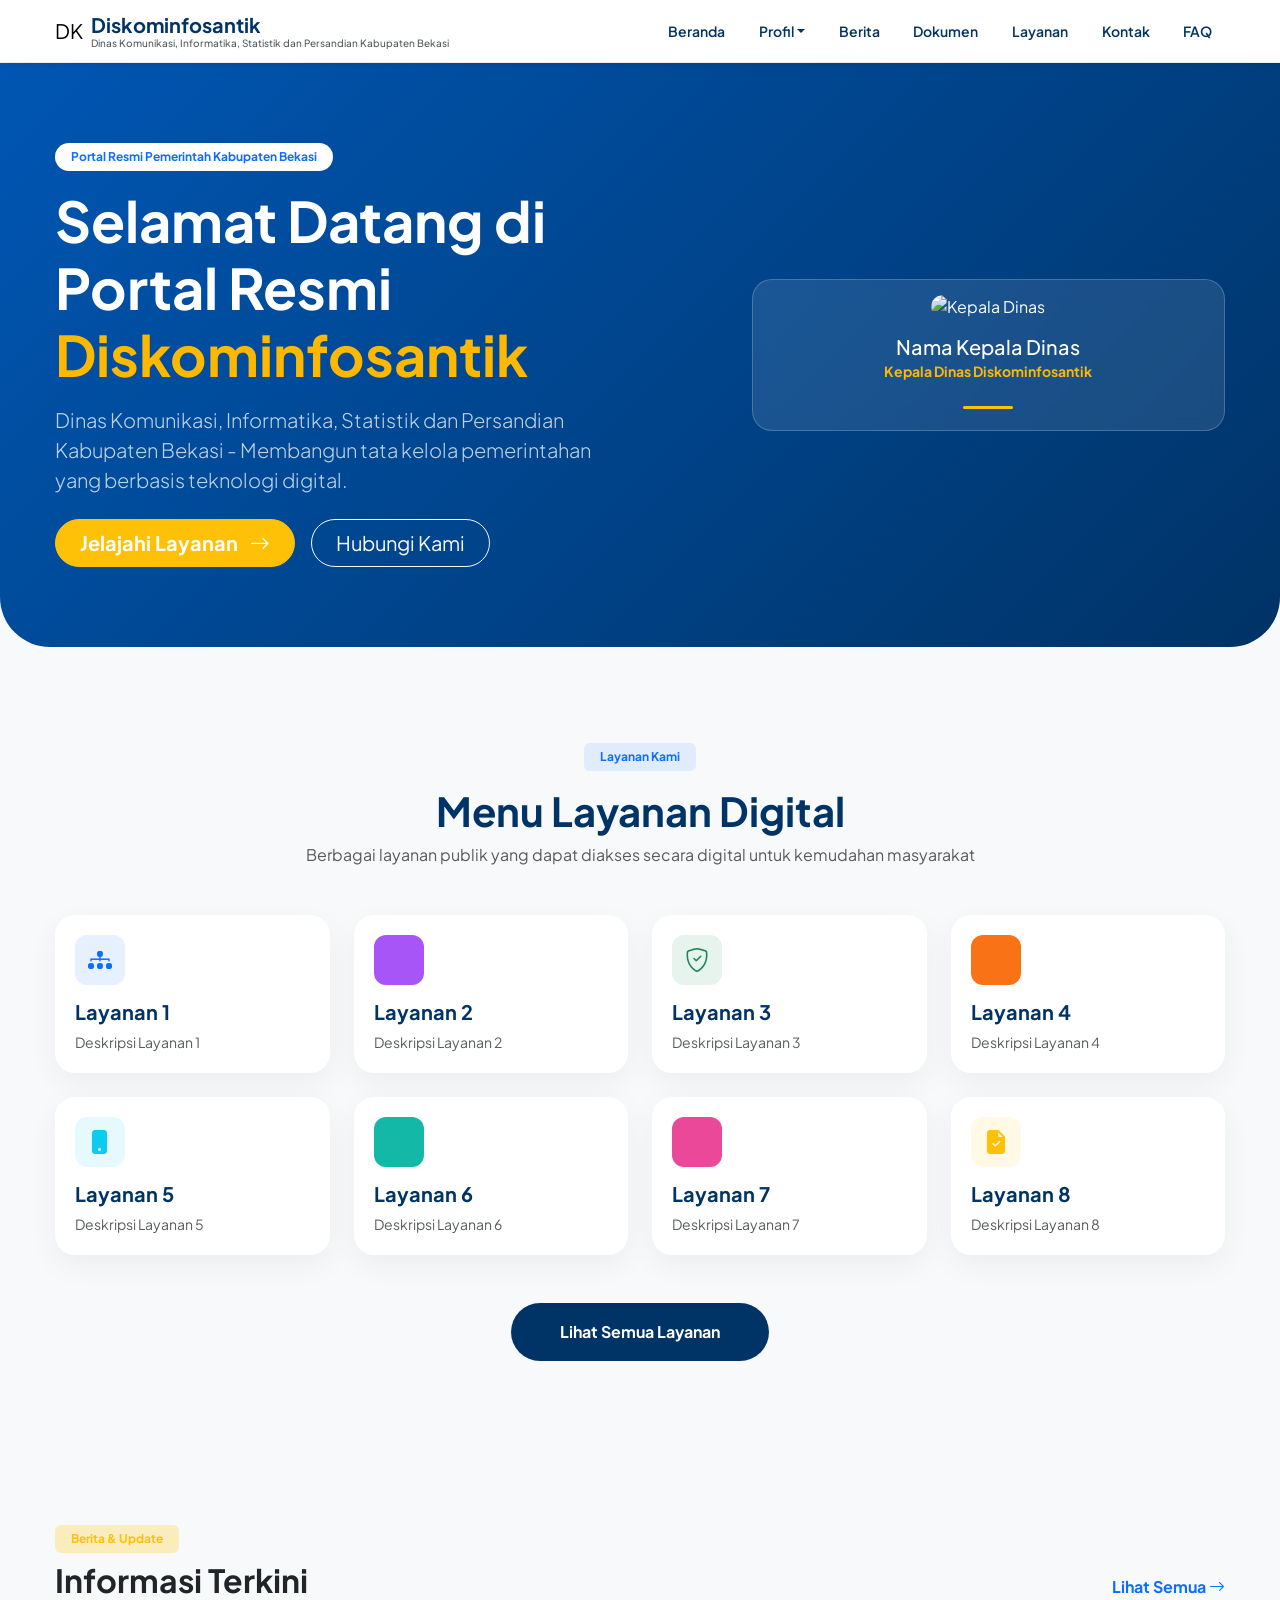
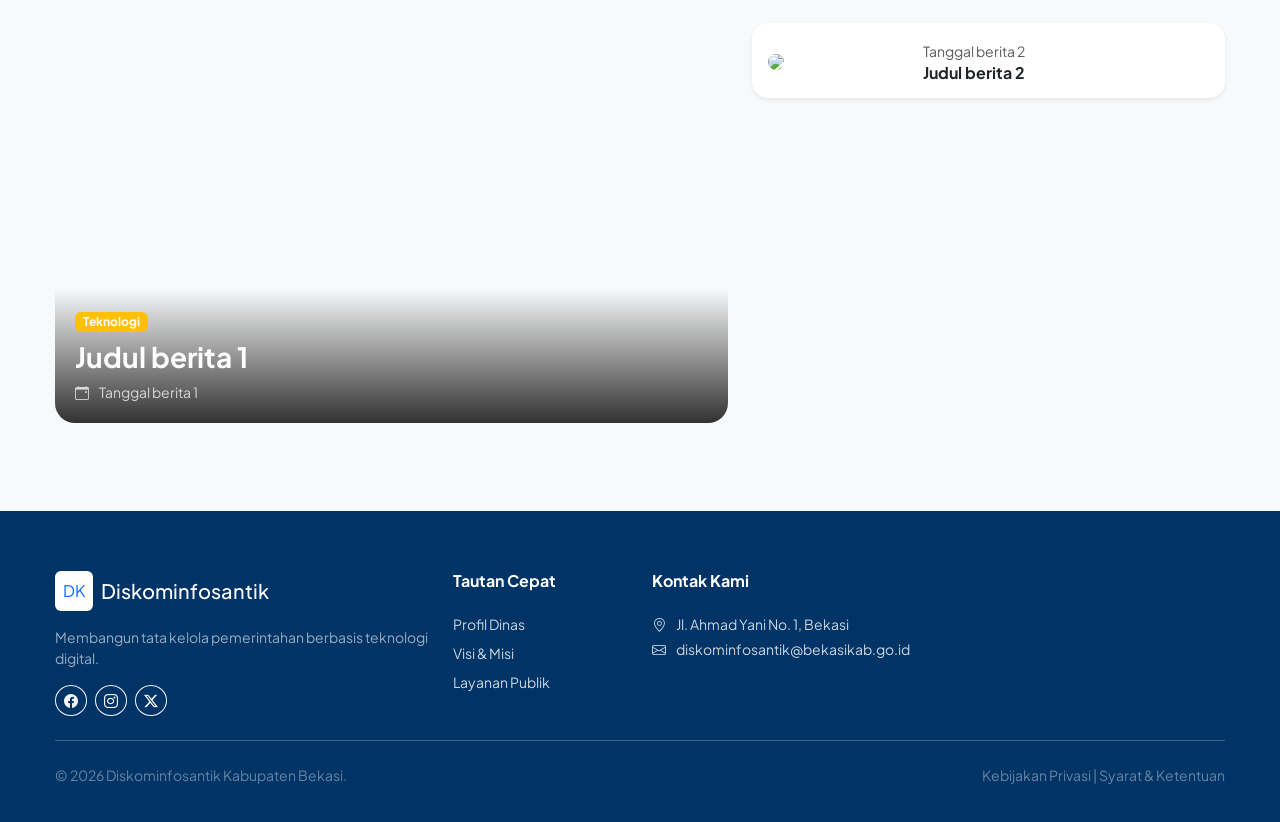
==== index.html @ 90dc4fa2 "Add files via upload" ====
﻿<!DOCTYPE html>
<html lang="id">
  <head>
    <meta charset="UTF-8" />
    <meta name="viewport" content="width=device-width, initial-scale=1.0" />
    <title>Diskominfosantik Kabupaten Bekasi</title>
    <link
      href="https://cdn.jsdelivr.net/npm/bootstrap@5.3.0/dist/css/bootstrap.min.css"
      rel="stylesheet"
    />
    <link
      href="https://fonts.googleapis.com/css2?family=Plus+Jakarta+Sans:wght@400;600;700&display=swap"
      rel="stylesheet"
    />
    <link
      rel="stylesheet"
      href="https://cdn.jsdelivr.net/npm/bootstrap-icons@1.11.0/font/bootstrap-icons.css"
    />

    <link rel="stylesheet" href="style.css" />
  </head>
  <body>
    <div data-include="navbar.html"></div>

    <section class="hero-section">
      <div class="container">
        <div class="row align-items-center">
          <div class="col-lg-6">
            <span class="badge rounded-pill bg-white text-primary mb-3 px-3 py-2">
              Portal Resmi Pemerintah Kabupaten Bekasi
            </span>
            <h1 class="display-4 fw-bold mb-3">
              Selamat Datang di Portal Resmi
              <span class="text-gold">Diskominfosantik</span>
            </h1>
            <p class="lead opacity-75 mb-4">
              Dinas Komunikasi, Informatika, Statistik dan Persandian Kabupaten
              Bekasi - Membangun tata kelola pemerintahan yang berbasis
              teknologi digital.
            </p>
            <div class="d-flex gap-3">
              <a
                href="#"
                class="btn btn-warning btn-lg px-4 rounded-pill fw-bold text-white"
                >Jelajahi Layanan <i class="bi bi-arrow-right ms-2"></i
              ></a>
              <a href="#" class="btn btn-outline-light btn-lg px-4 rounded-pill"
                >Hubungi Kami</a
              >
            </div>
          </div>
          <div class="col-lg-5 offset-lg-1">
            <div class="hero-img-card text-center">
              <img
                src="https://via.placeholder.com/400x500"
                class="img-fluid rounded-4 mb-3"
                alt="Kepala Dinas"
              />
              <h5 class="mb-0">Nama Kepala Dinas</h5>
              <small class="text-gold fw-bold"
                >Kepala Dinas Diskominfosantik</small
              >
              <div class="mt-2">
                <span
                  class="bg-warning d-inline-block rounded"
                  style="width: 50px; height: 3px"
                ></span>
              </div>
            </div>
          </div>
        </div>
      </div>
    </section>

    <section class="py-5" style="margin-bottom: 0">
      <div class="container py-5">
        <div class="text-center mb-5">
          <span
            class="badge bg-primary bg-opacity-10 text-primary px-3 py-2 mb-3"
            >Layanan Kami</span
          >
          <h2 class="display-6 fw-bold text-navy">Menu Layanan Digital</h2>
          <p class="text-muted">
            Berbagai layanan publik yang dapat diakses secara digital untuk
            kemudahan masyarakat
          </p>
        </div>

        <div class="row g-4">
          <div class="col-md-3">
            <div class="card service-card">
              <div class="icon-box bg-primary bg-opacity-10 text-primary">
                <i class="bi bi-diagram-3-fill h4 mb-0"></i>
              </div>
              <h5 class="fw-bold text-navy">Layanan 1</h5>
              <p class="small text-muted mb-0">Deskripsi Layanan 1</p>
            </div>
          </div>
          <div class="col-md-3">
            <div class="card service-card">
              <div class="icon-box bg-purple bg-opacity-10 text-purple">
                <i class="bi bi-file-earmark-text-fill h4 mb-0"></i>
              </div>
              <h5 class="fw-bold text-navy">Layanan 2</h5>
              <p class="small text-muted mb-0">Deskripsi Layanan 2</p>
            </div>
          </div>
          <div class="col-md-3">
            <div class="card service-card">
              <div class="icon-box bg-success bg-opacity-10 text-success">
                <i class="bi bi-shield-check h4 mb-0"></i>
              </div>
              <h5 class="fw-bold text-navy">Layanan 3</h5>
              <p class="small text-muted mb-0">Deskripsi Layanan 3</p>
            </div>
          </div>
          <div class="col-md-3">
            <div class="card service-card">
              <div class="icon-box bg-orange bg-opacity-10 text-orange">
                <i class="bi bi-database-fill h4 mb-0"></i>
              </div>
              <h5 class="fw-bold text-navy">Layanan 4</h5>
              <p class="small text-muted mb-0">Deskripsi Layanan 4</p>
            </div>
          </div>

          <div class="col-md-3">
            <div class="card service-card">
              <div class="icon-box bg-info bg-opacity-10 text-info">
                <i class="bi bi-phone-fill h4 mb-0"></i>
              </div>
              <h5 class="fw-bold text-navy">Layanan 5</h5>
              <p class="small text-muted mb-0">Deskripsi Layanan 5</p>
            </div>
          </div>
          <div class="col-md-3">
            <div class="card service-card">
              <div class="icon-box bg-teal bg-opacity-10 text-teal">
                <i class="bi bi-bar-chart-line-fill h4 mb-0"></i>
              </div>
              <h5 class="fw-bold text-navy">Layanan 6</h5>
              <p class="small text-muted mb-0">Deskripsi Layanan 6</p>
            </div>
          </div>
          <div class="col-md-3">
            <div class="card service-card">
              <div class="icon-box bg-pink bg-opacity-10 text-pink">
                <i class="bi bi-envelope-fill h4 mb-0"></i>
              </div>
              <h5 class="fw-bold text-navy">Layanan 7</h5>
              <p class="small text-muted mb-0">Deskripsi Layanan 7</p>
            </div>
          </div>
          <div class="col-md-3">
            <div class="card service-card">
              <div class="icon-box bg-warning bg-opacity-10 text-warning">
                <i class="bi bi-file-earmark-check-fill h4 mb-0"></i>
              </div>
              <h5 class="fw-bold text-navy">Layanan 8</h5>
              <p class="small text-muted mb-0">Deskripsi Layanan 8</p>
            </div>
          </div>
        </div>

        <div class="text-center mt-5">
          <a
            href="layanan.html"
            class="btn btn-navy-dark rounded-pill px-5 py-3 fw-bold"
            >Lihat Semua Layanan</a
          >
        </div>
      </div>
    </section>

    <section class="py-5 bg-light" style="margin-top: 20px">
      <div class="container">
        <div class="d-flex justify-content-between align-items-end mb-4">
          <div>
            <span
              class="badge bg-warning bg-opacity-25 text-warning px-3 py-2 mb-2"
              >Berita & Update</span
            >
            <h2 class="fw-bold mb-0">Informasi Terkini</h2>
          </div>
          <a
            href="berita-detail.php"
            class="text-primary text-decoration-none fw-bold"
            >Lihat Semua <i class="bi bi-arrow-right"></i
          ></a>
        </div>
        <div class="row g-4">
          <div class="col-lg-7">
            <div
              class="news-card-main"
              style="
                background: url('https://via.placeholder.com/800x400')
                  center/cover;
              "
            >
              <div class="news-overlay">
                <span class="badge bg-warning mb-2">Teknologi</span>
                <h3 class="fw-bold">Judul berita 1</h3>
                <p class="small opacity-75 mb-0">
                  <i class="bi bi-calendar-event me-2"></i> Tanggal berita 1
                </p>
              </div>
            </div>
          </div>
          <div class="col-lg-5">
            <div class="card border-0 rounded-4 mb-3 shadow-sm p-3">
              <div class="row align-items-center">
                <div class="col-4">
                  <img
                    src="https://via.placeholder.com/100"
                    class="rounded-3 img-fluid"
                  />
                </div>
                <div class="col-8">
                  <small class="text-muted">Tanggal berita 2</small>
                  <h6 class="fw-bold mb-0">Judul berita 2</h6>
                </div>
              </div>
            </div>
          </div>
        </div>
      </div>
    </section>

    <div data-include="footer.html"></div>

    <script src="https://cdn.jsdelivr.net/npm/bootstrap@5.3.0/dist/js/bootstrap.bundle.min.js"></script>
    <script src="script.js"></script>
  </body>
</html>
---- style.css ----
﻿/* ===== GLOBAL STYLES ===== */
* {
  margin: 0;
  padding: 0;
  box-sizing: border-box;
}

body {
  font-family: "Plus Jakarta Sans", sans-serif;
  background-color: #f8f9fa;
  margin: 0;
  padding: 0;
}

.container {
  max-width: 1200px !important;
  width: 100%;
  margin: 0 auto;
  padding: 0 15px;
}

/* ===== COLOR UTILITIES ===== */
.bg-navy {
  background-color: #003366;
}

.text-gold {
  color: #ffb800;
}

.text-navy {
  color: #003366;
}

.text-purple {
  color: #a855f7;
}

.bg-purple {
  background-color: #a855f7;
}

.text-orange {
  color: #f97316;
}

.bg-orange {
  background-color: #f97316;
}

.text-teal {
  color: #14b8a6;
}

.bg-teal {
  background-color: #14b8a6;
}

.text-pink {
  color: #ec4899;
}

.bg-pink {
  background-color: #ec4899;
}

.border-navy {
  border: 2px solid #003366 !important;
}

/* ===== NAVBAR STYLES ===== */
.navbar {
  background: white;
  border-bottom: 1px solid #eee;
  padding: 0.5rem 0;
}

.navbar-nav .nav-link {
  font-size: 14px;
  padding: 0.5rem 0.8rem !important;
}

/* NAVBAR SEARCH (dropdown under icon) */
.nav-search-wrap {
  position: relative;
}

.nav-search-dropdown {
  position: absolute;
  top: calc(100% + 8px);
  right: 0;
  display: none;
  background: #ffffff;
  border-radius: 8px;
  box-shadow: 0 8px 20px rgba(0, 0, 0, 0.08);
  z-index: 1050;
  min-width: 260px;
}

.nav-search-dropdown .input-group {
  padding: 6px 8px;
}

.nav-search-dropdown input.form-control {
  border: none;
  box-shadow: none;
}

.nav-search-dropdown .btn {
  border-radius: 6px;
}

.nav-search-wrap.open .nav-search-dropdown {
  display: block;
}

@media (max-width: 992px) {
  /* hide desktop search on smaller screens */
  .nav-search-wrap {
    display: none !important;
  }
}

.brand-text .text-navy {
  color: #003366;
}

.kepanjangan-text {
  font-size: 10px;
  line-height: 1.2;
  max-width: 300px;
  font-weight: 500;
}

.dropdown-menu {
  padding: 1rem;
  min-width: 200px;
  box-shadow: 0 10px 30px rgba(0, 0, 0, 0.1) !important;
}

.dropdown-item {
  padding: 0.6rem 1rem;
  border-radius: 8px;
  font-size: 14px;
  font-weight: 500;
  color: #475569;
}

.dropdown-item:hover {
  background-color: #f1f5f9;
  color: #003366;
}

/* ===== HERO SECTION ===== */
.hero-section {
  background: linear-gradient(135deg, #0056b3 0%, #003366 100%);
  color: white;
  padding: 80px 0;
  border-radius: 0 0 50px 50px;
  margin-bottom: 0;
}

.hero-img-card {
  background: rgba(255, 255, 255, 0.1);
  backdrop-filter: blur(10px);
  border-radius: 20px;
  padding: 15px;
  border: 1px solid rgba(255, 255, 255, 0.2);
}

/* ===== SERVICE CARDS ===== */
.service-card {
  border: none;
  border-radius: 20px;
  transition: transform 0.3s ease, box-shadow 0.3s ease;
  box-shadow: 0 10px 30px rgba(0, 0, 0, 0.05);
  padding: 20px;
  height: 100%;
}

.service-card:hover {
  transform: translateY(-10px);
  box-shadow: 0 15px 30px rgba(0, 51, 102, 0.1) !important;
}

.icon-box {
  width: 50px;
  height: 50px;
  border-radius: 12px;
  display: flex;
  align-items: center;
  justify-content: center;
  margin-bottom: 15px;
}

/* ===== NEWS CARDS ===== */
.news-card-main {
  border-radius: 20px;
  overflow: hidden;
  position: relative;
  color: white;
  height: 400px;
  background-size: cover !important;
  background-position: center !important;
}

.news-overlay {
  background: linear-gradient(to top, rgba(0, 0, 0, 0.8), transparent);
  position: absolute;
  bottom: 0;
  width: 100%;
  padding: 20px;
}

.news-tag {
  position: absolute;
  top: 20px;
  left: 20px;
  z-index: 2;
}

.news-card-small {
  border: none;
  border-radius: 20px;
  transition: all 0.3s;
  background: #fff;
}

.news-card-small:hover {
  background: #f1f5f9;
}

.img-news-small {
  width: 100%;
  height: 100px;
  object-fit: cover;
  border-radius: 12px;
}

/* ===== SAMBUTAN SECTION ===== */
.sambutan-card {
  border: none;
  border-radius: 30px;
  box-shadow: 0 20px 40px rgba(0, 0, 0, 0.05);
  overflow: hidden;
}

.quote-icon {
  width: 60px;
  height: 60px;
  background: var(--gold-accent);
  color: white;
  border-radius: 15px;
  display: flex;
  align-items: center;
  justify-content: center;
  font-size: 24px;
  margin-bottom: 25px;
}

.sambutan-text {
  line-height: 1.8;
  color: var(--text-muted);
}

/* ===== BUTTON STYLES ===== */
.btn-outline-navy {
  border: 2px solid #003366;
  color: #003366;
  font-weight: 600;
  transition: all 0.3s;
}

.btn-outline-navy:hover {
  background-color: #003366;
  color: #ffffff;
}

.btn-navy-dark {
  background-color: #003366;
  color: white;
  transition: all 0.3s;
}

.btn-navy-dark:hover {
  background-color: #002347;
  color: white;
  transform: translateY(-3px);
  box-shadow: 0 10px 20px rgba(0, 51, 102, 0.2);
}

/* ===== ARTICLE SECTION ===== */
.article-body p {
  margin-bottom: 1.5rem;
  color: #475569;
  line-height: 1.8;
}

.article-body .content-text p {
  margin-bottom: 1.5rem;
  font-size: 1.1rem;
}

.breadcrumb-item + .breadcrumb-item::before {
  content: "|";
  color: #cbd5e1;
}

/* ===== GENERAL SECTION ===== */
section {
  margin-left: auto;
  margin-right: auto;
}

/* ===== FOOTER ===== */
footer {
  background: #003366;
  color: rgba(255, 255, 255, 0.8);
  padding: 60px 0 20px;
  margin-top: 40px;
}

/* ===== SPECIAL EFFECTS ===== */
.shadow-glow-pink {
  box-shadow: 0 0 25px rgba(236, 72, 153, 0.2);
  border: 1px solid rgba(236, 72, 153, 0.3) !important;
}

/* ===== RESPONSIVE DESIGN ===== */
@media (max-width: 768px) {
  .container {
    padding: 0 15px;
  }

  .hero-section {
    padding: 50px 0 30px;
  }

  .service-card {
    padding: 15px;
  }

  .navbar-nav .nav-link {
    font-size: 13px;
    padding: 0.4rem 0.6rem !important;
  }

  .kepanjangan-text {
    font-size: 8px;
  }

  .news-card-main {
    height: 250px;
  }
}

@media (max-width: 576px) {
  .container {
    padding: 0 12px;
  }

  .hero-section {
    padding: 40px 0 20px;
    border-radius: 0 0 30px 30px;
  }

  .service-card {
    padding: 12px;
  }

  .navbar-nav .nav-link {
    font-size: 12px;
    padding: 0.3rem 0.5rem !important;
  }

  .news-card-main {
    height: 200px;
  }
}
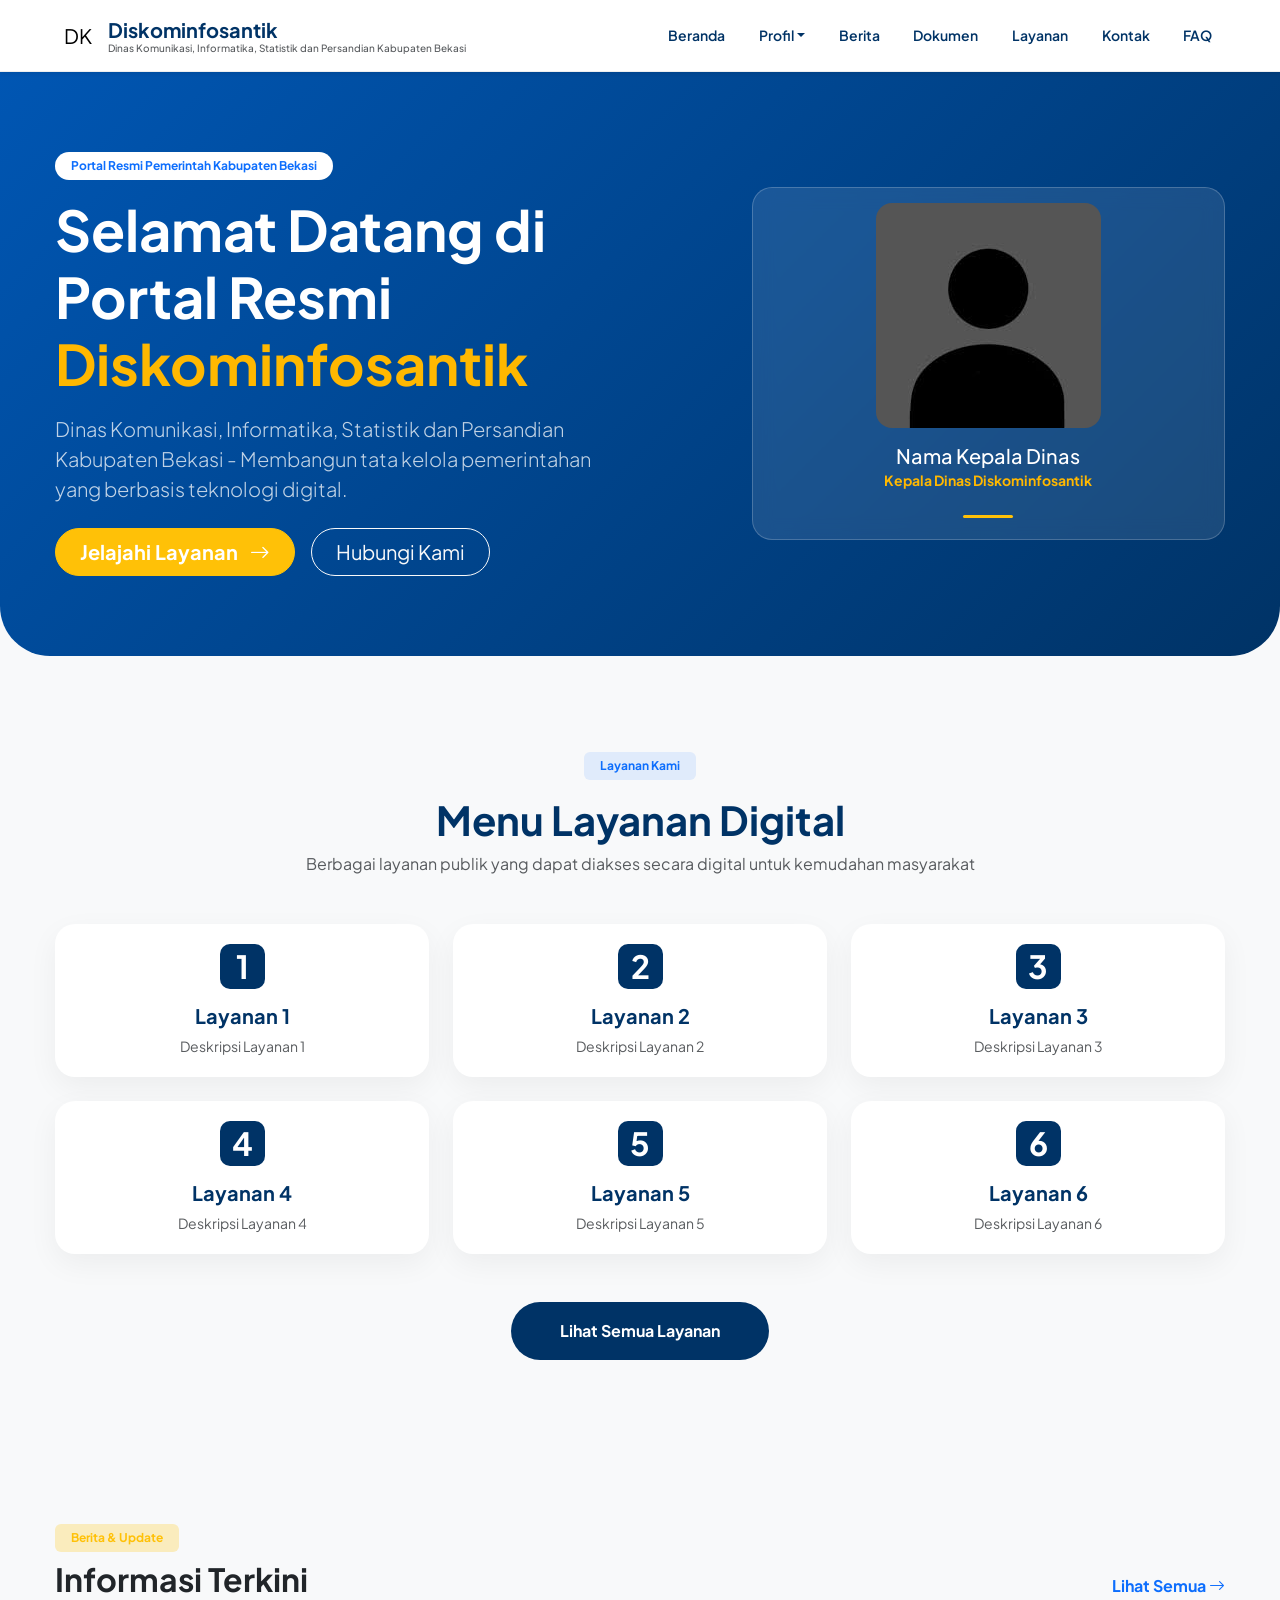
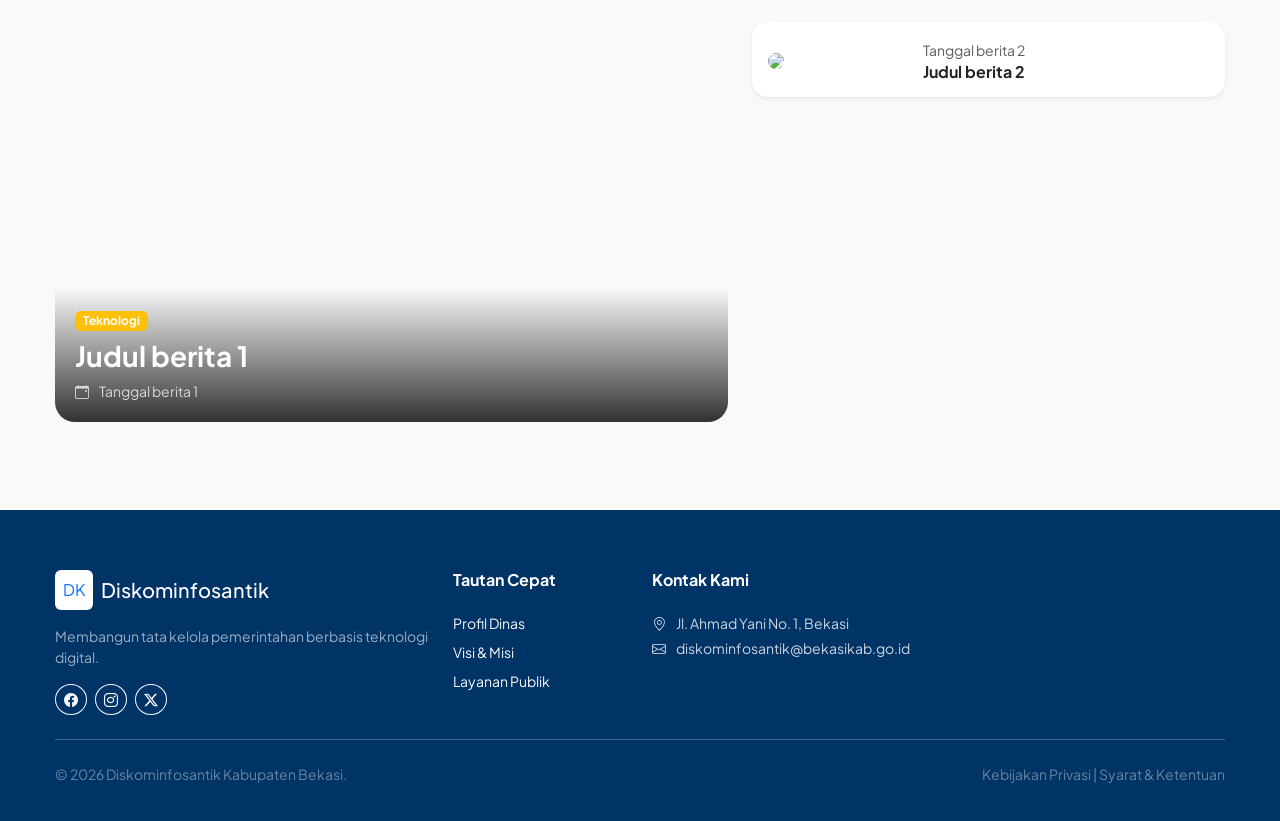
==== commit fc706e7d: "perbaiki tampilan beranda, layanan, tentangkami" ====
--- a/index.html
+++ b/index.html
@@ -26,7 +26,9 @@
       <div class="container">
         <div class="row align-items-center">
           <div class="col-lg-6">
-            <span class="badge rounded-pill bg-white text-primary mb-3 px-3 py-2">
+            <span
+              class="badge rounded-pill bg-white text-primary mb-3 px-3 py-2"
+            >
               Portal Resmi Pemerintah Kabupaten Bekasi
             </span>
             <h1 class="display-4 fw-bold mb-3">
@@ -52,7 +54,7 @@
           <div class="col-lg-5 offset-lg-1">
             <div class="hero-img-card text-center">
               <img
-                src="https://via.placeholder.com/400x500"
+                src="assets/img/images.jpg"
                 class="img-fluid rounded-4 mb-3"
                 alt="Kepala Dinas"
               />
@@ -86,78 +88,60 @@
           </p>
         </div>
 
-        <div class="row g-4">
-          <div class="col-md-3">
-            <div class="card service-card">
-              <div class="icon-box bg-primary bg-opacity-10 text-primary">
-                <i class="bi bi-diagram-3-fill h4 mb-0"></i>
+        <div class="row g-4 justify-content-center">
+          <div class="col-md-4">
+            <div class="card service-card">
+              <div class="icon-box bg-navy bg-opacity-10 text-navy">
+                <span class="service-number">1</span>
               </div>
               <h5 class="fw-bold text-navy">Layanan 1</h5>
               <p class="small text-muted mb-0">Deskripsi Layanan 1</p>
             </div>
           </div>
-          <div class="col-md-3">
-            <div class="card service-card">
-              <div class="icon-box bg-purple bg-opacity-10 text-purple">
-                <i class="bi bi-file-earmark-text-fill h4 mb-0"></i>
+          <div class="col-md-4">
+            <div class="card service-card">
+              <div class="icon-box bg-navy bg-opacity-10 text-navy">
+                <span class="service-number">2</span>
               </div>
               <h5 class="fw-bold text-navy">Layanan 2</h5>
               <p class="small text-muted mb-0">Deskripsi Layanan 2</p>
             </div>
           </div>
-          <div class="col-md-3">
-            <div class="card service-card">
-              <div class="icon-box bg-success bg-opacity-10 text-success">
-                <i class="bi bi-shield-check h4 mb-0"></i>
+          <div class="col-md-4">
+            <div class="card service-card">
+              <div class="icon-box bg-navy bg-opacity-10 text-navy">
+                <span class="service-number">3</span>
               </div>
               <h5 class="fw-bold text-navy">Layanan 3</h5>
               <p class="small text-muted mb-0">Deskripsi Layanan 3</p>
             </div>
           </div>
-          <div class="col-md-3">
-            <div class="card service-card">
-              <div class="icon-box bg-orange bg-opacity-10 text-orange">
-                <i class="bi bi-database-fill h4 mb-0"></i>
+          <div class="col-md-4">
+            <div class="card service-card">
+              <div class="icon-box bg-navy bg-opacity-10 text-navy">
+                <span class="service-number">4</span>
               </div>
               <h5 class="fw-bold text-navy">Layanan 4</h5>
               <p class="small text-muted mb-0">Deskripsi Layanan 4</p>
             </div>
           </div>
 
-          <div class="col-md-3">
-            <div class="card service-card">
-              <div class="icon-box bg-info bg-opacity-10 text-info">
-                <i class="bi bi-phone-fill h4 mb-0"></i>
+          <div class="col-md-4">
+            <div class="card service-card">
+              <div class="icon-box bg-navy bg-opacity-10 text-navy">
+                <span class="service-number">5</span>
               </div>
               <h5 class="fw-bold text-navy">Layanan 5</h5>
               <p class="small text-muted mb-0">Deskripsi Layanan 5</p>
             </div>
           </div>
-          <div class="col-md-3">
-            <div class="card service-card">
-              <div class="icon-box bg-teal bg-opacity-10 text-teal">
-                <i class="bi bi-bar-chart-line-fill h4 mb-0"></i>
+          <div class="col-md-4">
+            <div class="card service-card">
+              <div class="icon-box bg-navy bg-opacity-10 text-navy">
+                <span class="service-number">6</span>
               </div>
               <h5 class="fw-bold text-navy">Layanan 6</h5>
               <p class="small text-muted mb-0">Deskripsi Layanan 6</p>
-            </div>
-          </div>
-          <div class="col-md-3">
-            <div class="card service-card">
-              <div class="icon-box bg-pink bg-opacity-10 text-pink">
-                <i class="bi bi-envelope-fill h4 mb-0"></i>
-              </div>
-              <h5 class="fw-bold text-navy">Layanan 7</h5>
-              <p class="small text-muted mb-0">Deskripsi Layanan 7</p>
-            </div>
-          </div>
-          <div class="col-md-3">
-            <div class="card service-card">
-              <div class="icon-box bg-warning bg-opacity-10 text-warning">
-                <i class="bi bi-file-earmark-check-fill h4 mb-0"></i>
-              </div>
-              <h5 class="fw-bold text-navy">Layanan 8</h5>
-              <p class="small text-muted mb-0">Deskripsi Layanan 8</p>
             </div>
           </div>
         </div>
@@ -231,4 +215,4 @@
     <script src="https://cdn.jsdelivr.net/npm/bootstrap@5.3.0/dist/js/bootstrap.bundle.min.js"></script>
     <script src="script.js"></script>
   </body>
-</html>
+</html>
--- a/style.css
+++ b/style.css
@@ -1,4 +1,8 @@
 ﻿/* ===== GLOBAL STYLES ===== */
+:root {
+  --sidebar-width: 280px;
+}
+
 * {
   margin: 0;
   padding: 0;
@@ -176,6 +180,10 @@
   box-shadow: 0 10px 30px rgba(0, 0, 0, 0.05);
   padding: 20px;
   height: 100%;
+  text-align: center;
+  display: flex;
+  flex-direction: column;
+  align-items: center;
 }
 
 .service-card:hover {
@@ -184,13 +192,20 @@
 }
 
 .icon-box {
-  width: 50px;
-  height: 50px;
+  width: 70px;
+  height: 70px;
   border-radius: 12px;
   display: flex;
   align-items: center;
   justify-content: center;
   margin-bottom: 15px;
+  background-color: #003366 !important;
+}
+
+.service-number {
+  font-size: 32px;
+  font-weight: 700;
+  color: white !important;
 }
 
 /* ===== NEWS CARDS ===== */
@@ -377,3 +392,195 @@
     height: 200px;
   }
 }
+
+/* ===== FAQ / ACCORDION ===== */
+.faq-container {
+  max-width: 900px;
+  margin: 0 auto;
+  display: block;
+  gap: 12px;
+}
+.faq-item {
+  background: #ffffff;
+  border-radius: 12px;
+  box-shadow: 0 8px 20px rgba(2, 6, 23, 0.06);
+  margin-bottom: 12px;
+  overflow: hidden;
+  position: relative;
+}
+.faq-question {
+  width: 100%;
+  text-align: left;
+  padding: 18px 20px;
+  padding-right: 48px;
+  background: transparent;
+  border: none;
+  font-size: 16px;
+  font-weight: 700;
+  color: #003366;
+  cursor: pointer;
+}
+.faq-question:focus {
+  outline: none;
+}
+.faq-answer {
+  padding: 0 20px 0 20px;
+  color: #475569;
+  line-height: 1.7;
+  max-height: 0;
+  overflow: hidden;
+  transition: max-height 0.36s cubic-bezier(0.2, 0.9, 0.2, 1),
+    padding 0.28s ease, opacity 0.28s ease;
+  opacity: 0;
+  display: block;
+}
+.faq-item.open .faq-answer {
+  padding: 12px 20px 18px 20px;
+  opacity: 1;
+  max-height: 1200px; /* large enough to fit content */
+}
+
+/* question chevron */
+.faq-question::after {
+  content: "\203A";
+  position: absolute;
+  right: 18px;
+  top: 18px; /* align with question padding-top */
+  transform: rotate(0deg);
+  transition: transform 0.28s ease, color 0.2s ease;
+  font-size: 18px;
+  color: #6b7280;
+  line-height: 1;
+}
+.faq-item.open .faq-question::after {
+  transform: rotate(90deg);
+  color: #003366;
+}
+/* ===== ADMIN PAGES STYLES ===== */
+
+/* Sidebar Styling */
+.sidebar {
+  width: var(--sidebar-width);
+  height: 100vh;
+  position: fixed;
+  background: #003366;
+  color: white;
+  overflow-y: auto;
+  transition: all 0.3s;
+  z-index: 1000;
+}
+
+.nav-admin-link {
+  color: rgba(255, 255, 255, 0.7);
+  text-decoration: none;
+  padding: 12px 25px;
+  display: flex;
+  align-items: center;
+  border-radius: 10px;
+  margin: 2px 15px;
+  transition: 0.3s;
+}
+
+.nav-admin-link:hover,
+.nav-admin-link.active {
+  background: rgba(255, 255, 255, 0.1);
+  color: #ffb800;
+}
+
+/* Main Content Area */
+.main-content {
+  margin-left: var(--sidebar-width);
+  padding: 30px;
+}
+
+/* Stat Cards */
+.stat-card {
+  border: none;
+  border-radius: 20px;
+  transition: 0.3s;
+}
+
+/* Admin Cards */
+.admin-card {
+  border: none;
+  border-radius: 20px;
+  box-shadow: 0 10px 30px rgba(0, 0, 0, 0.05);
+}
+
+/* Editor/Form Cards */
+.card-editor,
+.editor-card {
+  border: none;
+  border-radius: 20px;
+  box-shadow: 0 10px 30px rgba(0, 0, 0, 0.05);
+}
+
+/* Settings Card */
+.settings-card {
+  border: none;
+  border-radius: 20px;
+  box-shadow: 0 10px 30px rgba(0, 0, 0, 0.05);
+}
+
+/* Gallery Items */
+.gallery-item {
+  border: none;
+  border-radius: 20px;
+  overflow: hidden;
+  transition: 0.3s;
+}
+
+.gallery-item:hover {
+  transform: translateY(-5px);
+}
+
+.img-container {
+  height: 200px;
+  overflow: hidden;
+  position: relative;
+}
+
+.img-container img {
+  width: 100%;
+  height: 100%;
+  object-fit: cover;
+}
+
+/* Message Cards */
+.message-card {
+  border: none;
+  border-radius: 20px;
+  transition: 0.3s;
+}
+
+.unread {
+  border-left: 5px solid #ffb800 !important;
+  background: #fff;
+}
+
+/* User Card */
+.user-card {
+  border: none;
+  border-radius: 20px;
+  box-shadow: 0 10px 30px rgba(0, 0, 0, 0.05);
+}
+
+/* Logo Box */
+.logo-box {
+  width: 45px;
+  height: 45px;
+  border-radius: 10px;
+  display: flex;
+  align-items: center;
+  justify-content: center;
+}
+
+/* Icon Box */
+.icon-box {
+  width: 45px;
+  height: 45px;
+  border-radius: 10px;
+  display: flex;
+  align-items: center;
+  justify-content: center;
+}
